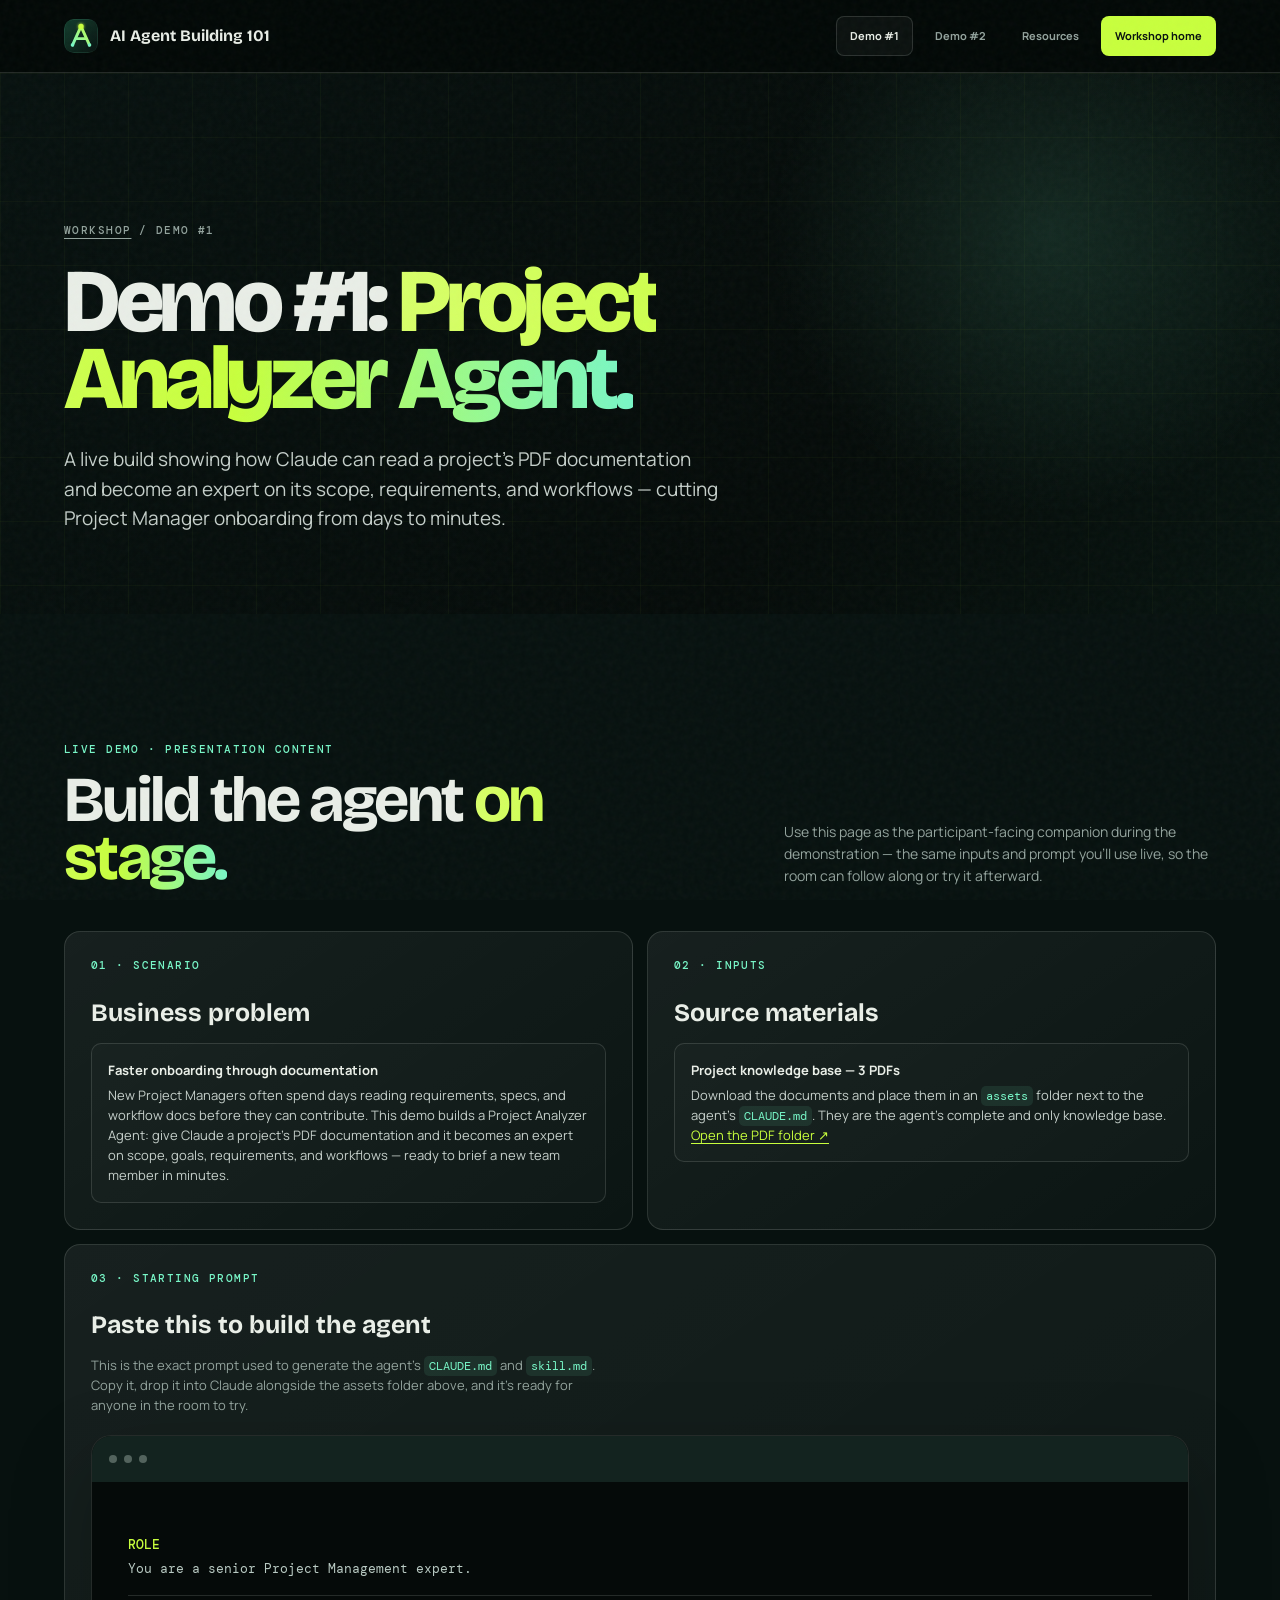
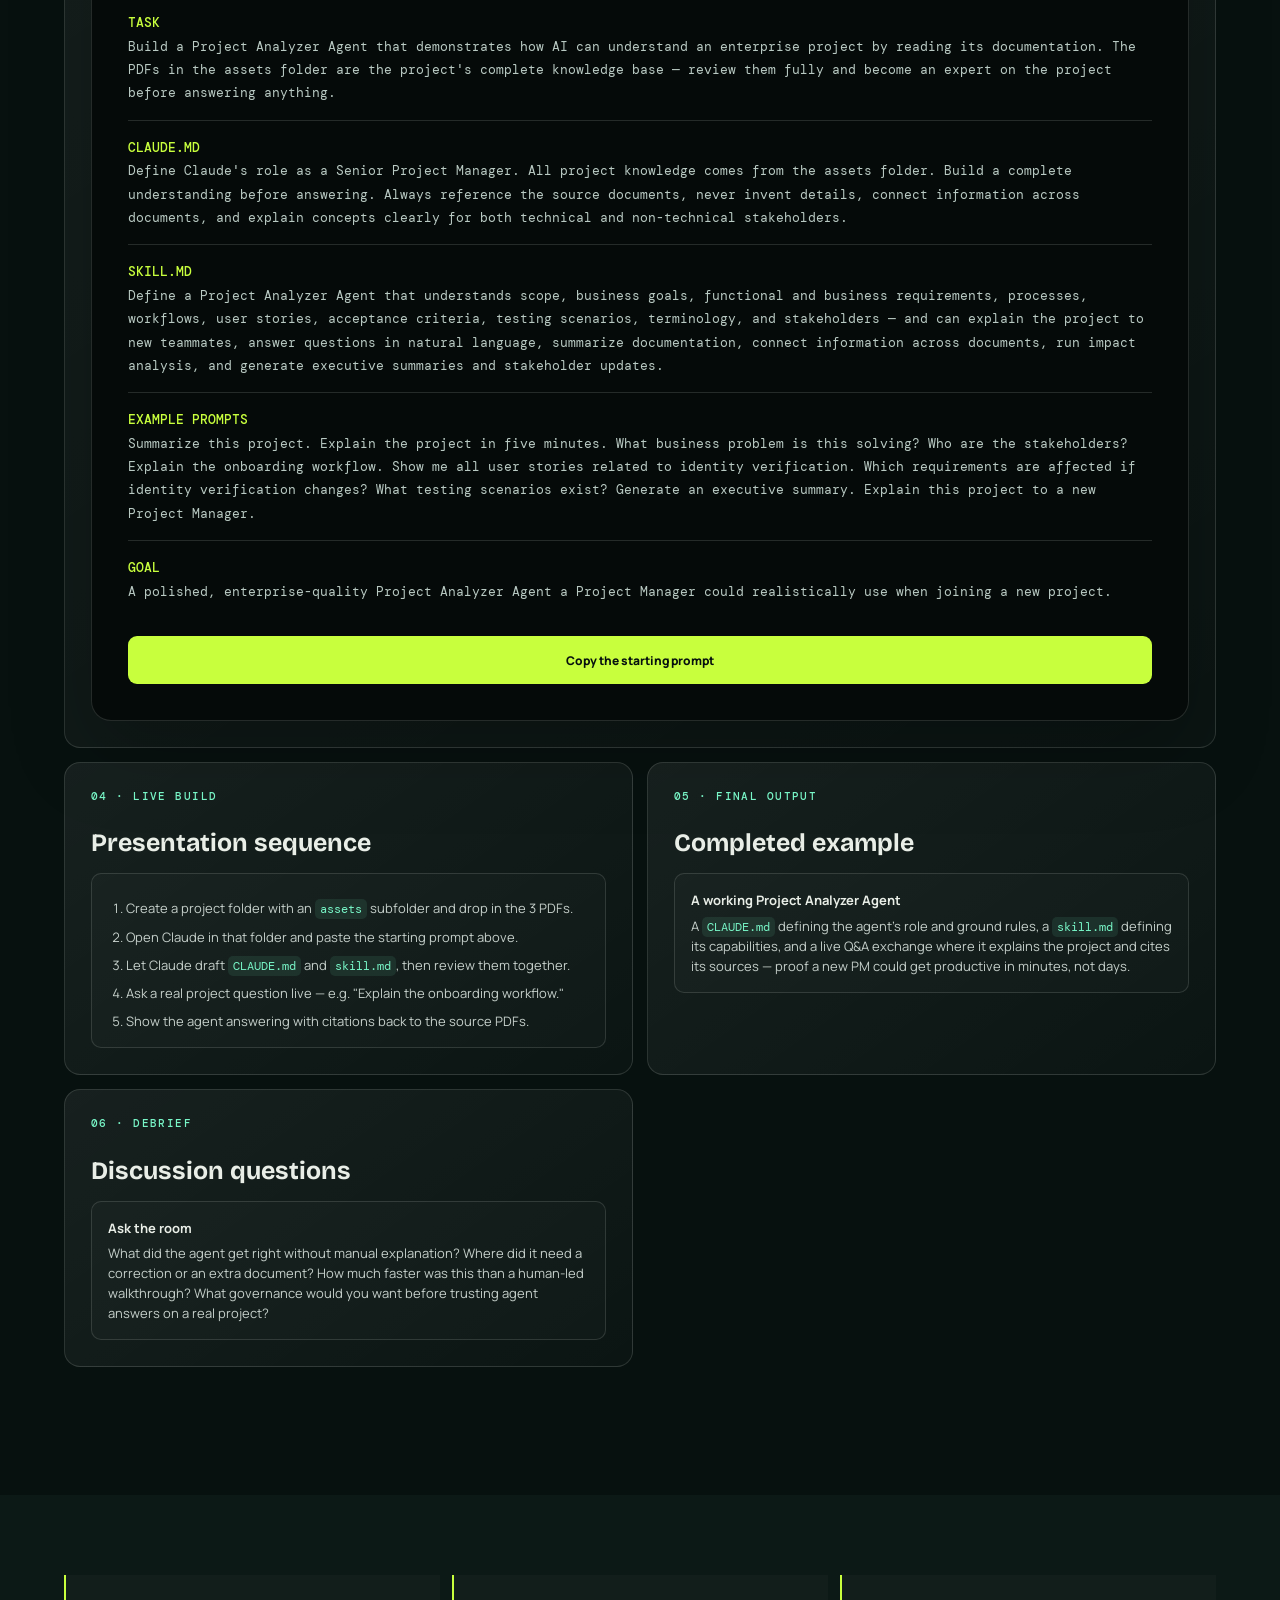
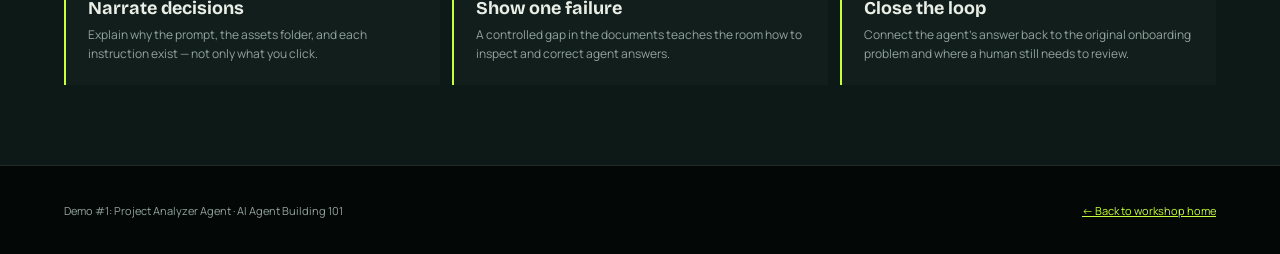
==== demo-1/index.html @ 79fe0754 "Add meeting intelligence Demo 2" ====
<!doctype html><html lang="en"><head><meta charset="utf-8"><meta name="viewport" content="width=device-width,initial-scale=1"><meta name="theme-color" content="#07110f"><meta name="description" content="Demo #1: build a Project Analyzer Agent live — an AI agent that reads a project's PDF documentation and becomes an expert on scope, requirements, and workflows."><meta property="og:title" content="Demo #1: Project Analyzer Agent"><meta property="og:description" content="A live build showing how Claude can read a project's documentation and dramatically cut Project Manager onboarding time."><meta property="og:type" content="website"><meta property="og:url" content="https://aiagentindex.vercel.app/demo-1/"><meta property="og:image" content="https://aiagentindex.vercel.app/assets/logo-512.png"><link rel="canonical" href="https://aiagentindex.vercel.app/demo-1/"><link rel="icon" href="../assets/logo.svg" type="image/svg+xml"><link rel="icon" href="../assets/favicon-32.png" sizes="32x32" type="image/png"><link rel="apple-touch-icon" href="../assets/apple-touch-icon.png"><title>Demo #1: Project Analyzer Agent — AI Agent Building 101</title><link rel="preconnect" href="https://fonts.googleapis.com"><link rel="preconnect" href="https://fonts.gstatic.com" crossorigin><link href="https://fonts.googleapis.com/css2?family=Bricolage+Grotesque:opsz,wdth,wght@12..96,75..100,600..800&family=DM+Mono:wght@400;500&family=Manrope:wght@400;500;600;700;800&display=swap" rel="stylesheet"><link rel="stylesheet" href="demo-1.css"></head><body>

<header class="topbar"><div class="shell topbar-inner"><a class="brand" href="/"><span class="brand-mark"><img src="../assets/logo.svg" width="34" height="34" alt="" loading="eager"></span><span>AI Agent Building 101</span></a><nav class="page-nav" aria-label="Site navigation"><a class="active" href="/demo-1/">Demo #1</a><a href="/demo-2/">Demo #2</a><a href="/resources/">Resources</a><a class="home" href="/">Workshop home</a></nav></div></header>

<main>
  <section class="hero">
    <div class="shell hero-inner">
      <div class="breadcrumb mono"><a href="/">Workshop</a><span>/</span><span>Demo #1</span></div>
      <h1>Demo #1: <span class="gradient">Project Analyzer Agent.</span></h1>
      <p class="lede">A live build showing how Claude can read a project's PDF documentation and become an expert on its scope, requirements, and workflows — cutting Project Manager onboarding from days to minutes.</p>
    </div>
  </section>

  <section class="content">
    <div class="shell">
      <div class="section-head">
        <div><div class="mono" style="color:var(--mint)">Live demo · presentation content</div><h2>Build the agent <span class="gradient">on stage.</span></h2></div>
        <p>Use this page as the participant-facing companion during the demonstration — the same inputs and prompt you'll use live, so the room can follow along or try it afterward.</p>
      </div>

      <div class="workspace">
        <article class="block">
          <div class="block-num mono">01 · Scenario</div>
          <h3>Business problem</h3>
          <div class="placeholder filled"><strong>Faster onboarding through documentation</strong>New Project Managers often spend days reading requirements, specs, and workflow docs before they can contribute. This demo builds a Project Analyzer Agent: give Claude a project's PDF documentation and it becomes an expert on scope, goals, requirements, and workflows — ready to brief a new team member in minutes.</div>
        </article>

        <article class="block">
          <div class="block-num mono">02 · Inputs</div>
          <h3>Source materials</h3>
          <div class="placeholder filled"><strong>Project knowledge base — 3 PDFs</strong>Download the documents and place them in an <code>assets</code> folder next to the agent's <code>CLAUDE.md</code>. They are the agent's complete and only knowledge base.<br><a href="https://drive.google.com/drive/folders/1m_kXiXqz4AMeSwhoeEl1qaCERgEwvnkQ?usp=sharing" target="_blank" rel="noopener noreferrer">Open the PDF folder ↗</a></div>
        </article>

        <article class="block wide">
          <div class="block-num mono">03 · Starting prompt</div>
          <h3>Paste this to build the agent</h3>
          <p class="block-note">This is the exact prompt used to generate the agent's <code>CLAUDE.md</code> and <code>skill.md</code>. Copy it, drop it into Claude alongside the assets folder above, and it's ready for anyone in the room to try.</p>
          <div class="contract">
            <div class="contract-bar"><span class="dot"></span><span class="dot"></span><span class="dot"></span></div>
            <div class="contract-body" id="agent-prompt">
              <div class="contract-line"><b>ROLE</b>You are a senior Project Management expert.</div>
              <div class="contract-line"><b>TASK</b>Build a Project Analyzer Agent that demonstrates how AI can understand an enterprise project by reading its documentation. The PDFs in the assets folder are the project's complete knowledge base — review them fully and become an expert on the project before answering anything.</div>
              <div class="contract-line"><b>CLAUDE.MD</b>Define Claude's role as a Senior Project Manager. All project knowledge comes from the assets folder. Build a complete understanding before answering. Always reference the source documents, never invent details, connect information across documents, and explain concepts clearly for both technical and non-technical stakeholders.</div>
              <div class="contract-line"><b>SKILL.MD</b>Define a Project Analyzer Agent that understands scope, business goals, functional and business requirements, processes, workflows, user stories, acceptance criteria, testing scenarios, terminology, and stakeholders — and can explain the project to new teammates, answer questions in natural language, summarize documentation, connect information across documents, run impact analysis, and generate executive summaries and stakeholder updates.</div>
              <div class="contract-line"><b>EXAMPLE PROMPTS</b>Summarize this project. Explain the project in five minutes. What business problem is this solving? Who are the stakeholders? Explain the onboarding workflow. Show me all user stories related to identity verification. Which requirements are affected if identity verification changes? What testing scenarios exist? Generate an executive summary. Explain this project to a new Project Manager.</div>
              <div class="contract-line"><b>GOAL</b>A polished, enterprise-quality Project Analyzer Agent a Project Manager could realistically use when joining a new project.</div>
              <button class="copy-button" id="copy-prompt" type="button">Copy the starting prompt</button>
            </div>
          </div>
        </article>

        <article class="block">
          <div class="block-num mono">04 · Live build</div>
          <h3>Presentation sequence</h3>
          <div class="placeholder filled"><ol>
            <li>Create a project folder with an <code>assets</code> subfolder and drop in the 3 PDFs.</li>
            <li>Open Claude in that folder and paste the starting prompt above.</li>
            <li>Let Claude draft <code>CLAUDE.md</code> and <code>skill.md</code>, then review them together.</li>
            <li>Ask a real project question live — e.g. "Explain the onboarding workflow."</li>
            <li>Show the agent answering with citations back to the source PDFs.</li>
          </ol></div>
        </article>

        <article class="block">
          <div class="block-num mono">05 · Final output</div>
          <h3>Completed example</h3>
          <div class="placeholder filled"><strong>A working Project Analyzer Agent</strong>A <code>CLAUDE.md</code> defining the agent's role and ground rules, a <code>skill.md</code> defining its capabilities, and a live Q&A exchange where it explains the project and cites its sources — proof a new PM could get productive in minutes, not days.</div>
        </article>

        <article class="block">
          <div class="block-num mono">06 · Debrief</div>
          <h3>Discussion questions</h3>
          <div class="placeholder filled"><strong>Ask the room</strong>What did the agent get right without manual explanation? Where did it need a correction or an extra document? How much faster was this than a human-led walkthrough? What governance would you want before trusting agent answers on a real project?</div>
        </article>
      </div>
    </div>
  </section>

  <section class="tips">
    <div class="shell tip-grid">
      <div class="tip"><h3>Narrate decisions</h3><p>Explain why the prompt, the assets folder, and each instruction exist — not only what you click.</p></div>
      <div class="tip"><h3>Show one failure</h3><p>A controlled gap in the documents teaches the room how to inspect and correct agent answers.</p></div>
      <div class="tip"><h3>Close the loop</h3><p>Connect the agent's answer back to the original onboarding problem and where a human still needs to review.</p></div>
    </div>
  </section>
</main>

<footer><div class="shell footer-inner"><span>Demo #1: Project Analyzer Agent · AI Agent Building 101</span><a href="/">← Back to workshop home</a></div></footer>

<div class="toast" id="toast" role="status" aria-live="polite">Prompt copied</div>
<script>
  const copyBtn = document.querySelector('#copy-prompt'), toast = document.querySelector('#toast');
  const promptText = `You are a senior Project Management expert.

Build a Project Analyzer Agent that demonstrates how AI can understand an enterprise project by reading its documentation.

The PDF documents in the assets folder are the project's complete knowledge base. Review them fully and become an expert on the project before answering any question.

The purpose of this demo is to show Project Managers how AI can dramatically reduce project onboarding time by understanding enterprise documentation.

Create two files:

1) CLAUDE.md should:
- Define Claude's role as a Senior Project Manager.
- Explain that all project knowledge comes from the documents in the assets folder.
- Instruct Claude to build a complete understanding of the project before answering questions.
- Always reference information from the provided documents.
- Never invent project details.
- Connect information across multiple documents when answering.
- Explain concepts clearly for both technical and non-technical stakeholders.

2) skill.md should define a Project Analyzer Agent capable of:
- Understanding the project scope
- Understanding business goals
- Understanding functional requirements
- Understanding business requirements
- Understanding business processes
- Understanding workflows
- Understanding user stories
- Understanding acceptance criteria
- Understanding testing scenarios
- Understanding project terminology
- Understanding stakeholders
- Explaining the project to new team members
- Answering project questions in natural language
- Summarizing documentation
- Finding related information across multiple documents
- Performing impact analysis for proposed changes
- Generating executive summaries
- Generating stakeholder updates
- Explaining project workflows
- Helping Project Managers quickly understand an unfamiliar project

Include example prompts such as:
- Summarize this project.
- Explain the project in five minutes.
- What business problem is this solving?
- Who are the stakeholders?
- Explain the onboarding workflow.
- Show me all user stories related to identity verification.
- Which requirements are affected if identity verification changes?
- Explain the end-to-end business process.
- What testing scenarios exist?
- Generate an executive summary.
- Explain this project to a new Project Manager.
- What documents mention manual review?
- Which requirements support this process?

Build a polished, enterprise-quality Project Analyzer Agent that a Project Manager could realistically use when joining a new project.`;
  copyBtn.addEventListener('click', async () => {
    try {
      await navigator.clipboard.writeText(promptText);
      toast.classList.add('show');
      setTimeout(() => toast.classList.remove('show'), 1800);
    } catch {
      copyBtn.textContent = 'Select and copy the prompt above';
    }
  });
</script>
</body></html>
---- demo-1/demo-1.css ----
:root{--ink:#07110f;--panel:#0c1916;--paper:#e9eee7;--muted:#93a39d;--lime:#c8ff3d;--mint:#78f6c7;--orange:#ff7747;--line:rgba(233,238,231,.14);--pad:clamp(20px,5vw,76px);--max:1200px}*{box-sizing:border-box}html{scroll-behavior:smooth}body{margin:0;color:var(--paper);background:var(--ink);font-family:Manrope,sans-serif;line-height:1.55;-webkit-font-smoothing:antialiased}body::before{content:"";position:fixed;inset:0;z-index:20;pointer-events:none;opacity:.04;background-image:url("data:image/svg+xml,%3Csvg viewBox='0 0 180 180' xmlns='http://www.w3.org/2000/svg'%3E%3Cfilter id='n'%3E%3CfeTurbulence type='fractalNoise' baseFrequency='.86' numOctaves='3' stitchTiles='stitch'/%3E%3C/filter%3E%3Crect width='100%25' height='100%25' filter='url(%23n)' opacity='.9'/%3E%3C/svg%3E")}a{color:inherit}:focus-visible{outline:3px solid var(--orange);outline-offset:4px}::selection{color:var(--ink);background:var(--lime)}.shell{width:min(calc(100% - 2*var(--pad)),var(--max));margin-inline:auto}.mono{font:500 11px/1.4 "DM Mono",monospace;letter-spacing:.13em;text-transform:uppercase}.topbar{position:sticky;top:0;z-index:15;background:rgba(3,8,6,.92);border-bottom:1px solid var(--line);backdrop-filter:blur(18px)}.topbar-inner{min-height:72px;display:flex;align-items:center;justify-content:space-between;gap:24px}.brand{display:flex;align-items:center;gap:12px;text-decoration:none;font-family:"Bricolage Grotesque",sans-serif;font-weight:700}.brand-mark{display:grid;width:34px;height:34px;place-items:center;overflow:hidden;border-radius:10px;flex:none}.brand-mark img{width:100%;height:100%;display:block}.page-nav{display:flex;align-items:center;gap:8px}.page-nav a{min-height:40px;display:inline-flex;align-items:center;padding:0 13px;color:var(--muted);border:1px solid transparent;border-radius:8px;text-decoration:none;font-size:11px;font-weight:700}.page-nav a:hover,.page-nav a.active{color:var(--paper);border-color:var(--line);background:rgba(255,255,255,.04)}.page-nav .home{color:var(--ink);background:var(--lime)}.hero{position:relative;padding-block:clamp(90px,12vw,150px) 80px;overflow:hidden;background:radial-gradient(circle at 82% 30%,rgba(120,246,199,.12),transparent 25%),linear-gradient(125deg,#07110f,#050b09 65%,#07130f)}.hero::before{content:"";position:absolute;inset:0;background-image:linear-gradient(rgba(200,255,61,.03) 1px,transparent 1px),linear-gradient(90deg,rgba(200,255,61,.03) 1px,transparent 1px);background-size:64px 64px}.hero-inner{position:relative}.breadcrumb{display:flex;gap:8px;color:var(--muted)}.breadcrumb a{text-underline-offset:4px}.hero h1{margin:25px 0 0;max-width:13ch;font:800 clamp(52px,7vw,96px)/.86 "Bricolage Grotesque",sans-serif;letter-spacing:-.05em}.gradient{color:transparent;background:linear-gradient(90deg,#d8ff6a,var(--lime) 52%,var(--mint));background-clip:text;-webkit-background-clip:text}.lede{max-width:660px;margin:28px 0 0;color:#c5cfca;font-size:clamp(16px,1.5vw,19px)}main section.content{padding-block:clamp(80px,10vw,130px)}.section-head{display:grid;grid-template-columns:1fr .7fr;gap:8vw;align-items:end}.section-head h2{margin:14px 0 0;font:700 clamp(42px,5vw,70px)/.9 "Bricolage Grotesque";letter-spacing:-.04em}.section-head p{margin:0;color:var(--muted);font-size:14px}.workspace{display:grid;grid-template-columns:repeat(2,1fr);gap:14px;margin-top:45px}.block{min-height:260px;padding:26px;border:1px solid var(--line);border-radius:16px;background:linear-gradient(145deg,rgba(255,255,255,.065),rgba(255,255,255,.018))}.block.wide{grid-column:1/-1;min-height:auto}.block-num{color:var(--mint)}.block h3{margin:24px 0 0;font:700 25px "Bricolage Grotesque"}.placeholder{margin-top:15px;padding:16px;color:var(--muted);border:1px dashed rgba(233,238,231,.22);border-radius:10px;font-size:13px}.placeholder strong{display:block;margin-bottom:5px;color:var(--paper)}.placeholder.filled{color:#c5cfca;border-style:solid;border-color:var(--line);background:rgba(255,255,255,.02)}.placeholder a{color:var(--lime);text-underline-offset:3px}.placeholder code{padding:2px 5px;color:var(--mint);background:rgba(120,246,199,.09);border-radius:5px;font:12px "DM Mono",monospace}.placeholder ol{margin:0;padding-left:18px}.placeholder ol li{margin-top:8px}.block-note{margin:15px 0 0;color:var(--muted);font-size:13px;max-width:64ch}.block-note code{padding:2px 5px;color:var(--mint);background:rgba(120,246,199,.09);border-radius:5px;font:12px "DM Mono",monospace}

.contract{margin-top:20px;border:1px solid var(--line);border-radius:20px;overflow:hidden;background:#050a09;box-shadow:0 30px 80px rgba(0,0,0,.25)}.contract-bar{height:46px;display:flex;align-items:center;gap:7px;padding:0 17px;background:#13231f}.dot{width:8px;height:8px;border-radius:50%;background:#53635d}.contract-body{padding:clamp(22px,4vw,36px);font:13px/1.8 "DM Mono",monospace;color:#b9cac3}.contract-line{padding:15px 0;border-bottom:1px solid var(--line)}.contract-line:last-of-type{border:0}.contract-line b{display:block;color:var(--lime);font-weight:500}.copy-button{width:100%;min-height:48px;margin-top:18px;color:var(--ink);background:var(--lime);border:0;border-radius:9px;font:800 12px Manrope;cursor:pointer}.copy-button:hover{background:var(--mint)}

.toast{position:fixed;left:50%;bottom:24px;z-index:30;padding:10px 15px;color:var(--ink);background:var(--paper);border-radius:999px;font:500 11px "DM Mono";opacity:0;transform:translate(-50%,18px);transition:.25s;pointer-events:none}.toast.show{opacity:1;transform:translate(-50%,0)}

.tips{padding-block:80px;background:var(--panel)}.tip-grid{display:grid;grid-template-columns:repeat(3,1fr);gap:12px}.tip{padding:22px;border-left:2px solid var(--lime);background:rgba(255,255,255,.025)}.tip h3{margin:0;font:700 18px "Bricolage Grotesque"}.tip p{margin:7px 0 0;color:var(--muted);font-size:12px}footer{border-top:1px solid var(--line);background:#030806}.footer-inner{min-height:88px;display:flex;align-items:center;justify-content:space-between;color:var(--muted);font-size:11px}.footer-inner a{color:var(--lime)}@media(max-width:800px){.page-nav a:not(.home){display:none}.section-head{grid-template-columns:1fr}.workspace{grid-template-columns:1fr}.block.wide{grid-column:auto}.tip-grid{grid-template-columns:1fr}}@media(max-width:520px){:root{--pad:20px}.brand span:last-child{font-size:13px}.hero h1{font-size:44px}.footer-inner{padding-block:25px;align-items:flex-start;flex-direction:column;gap:12px}}
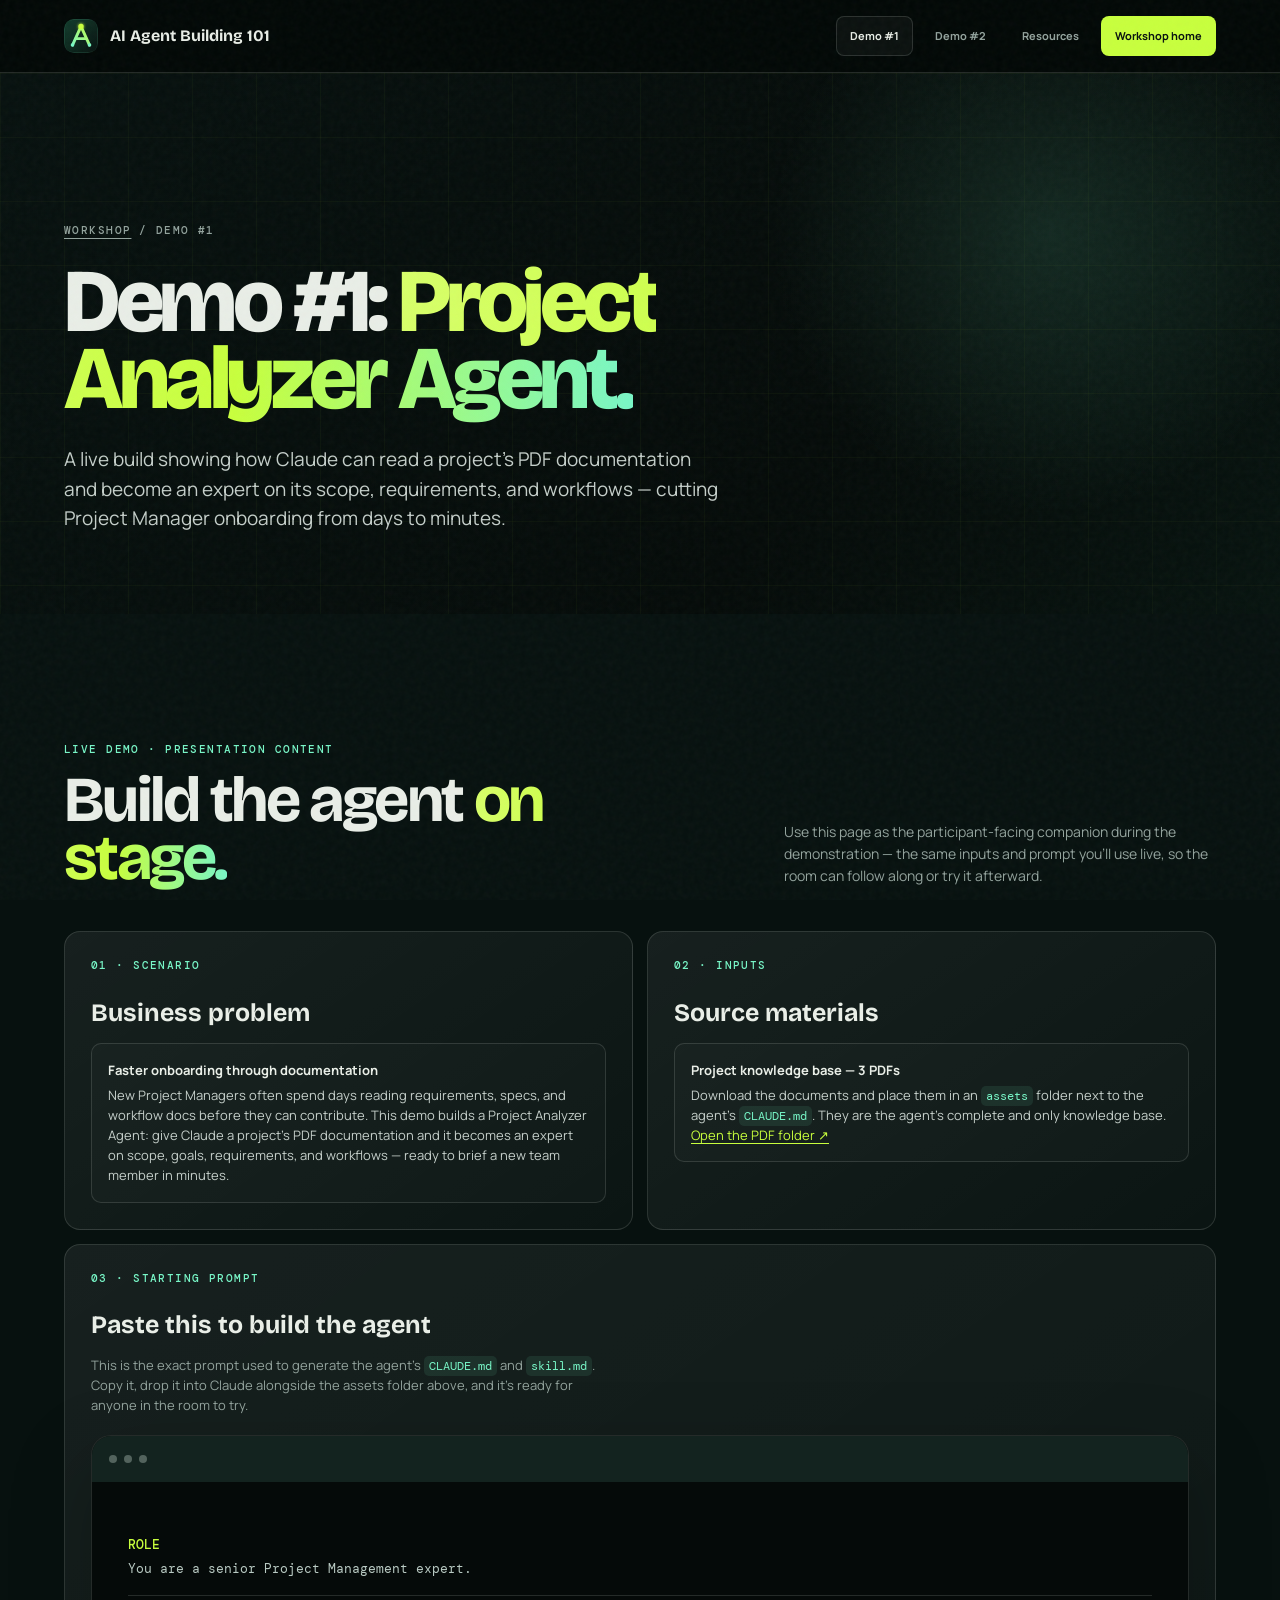
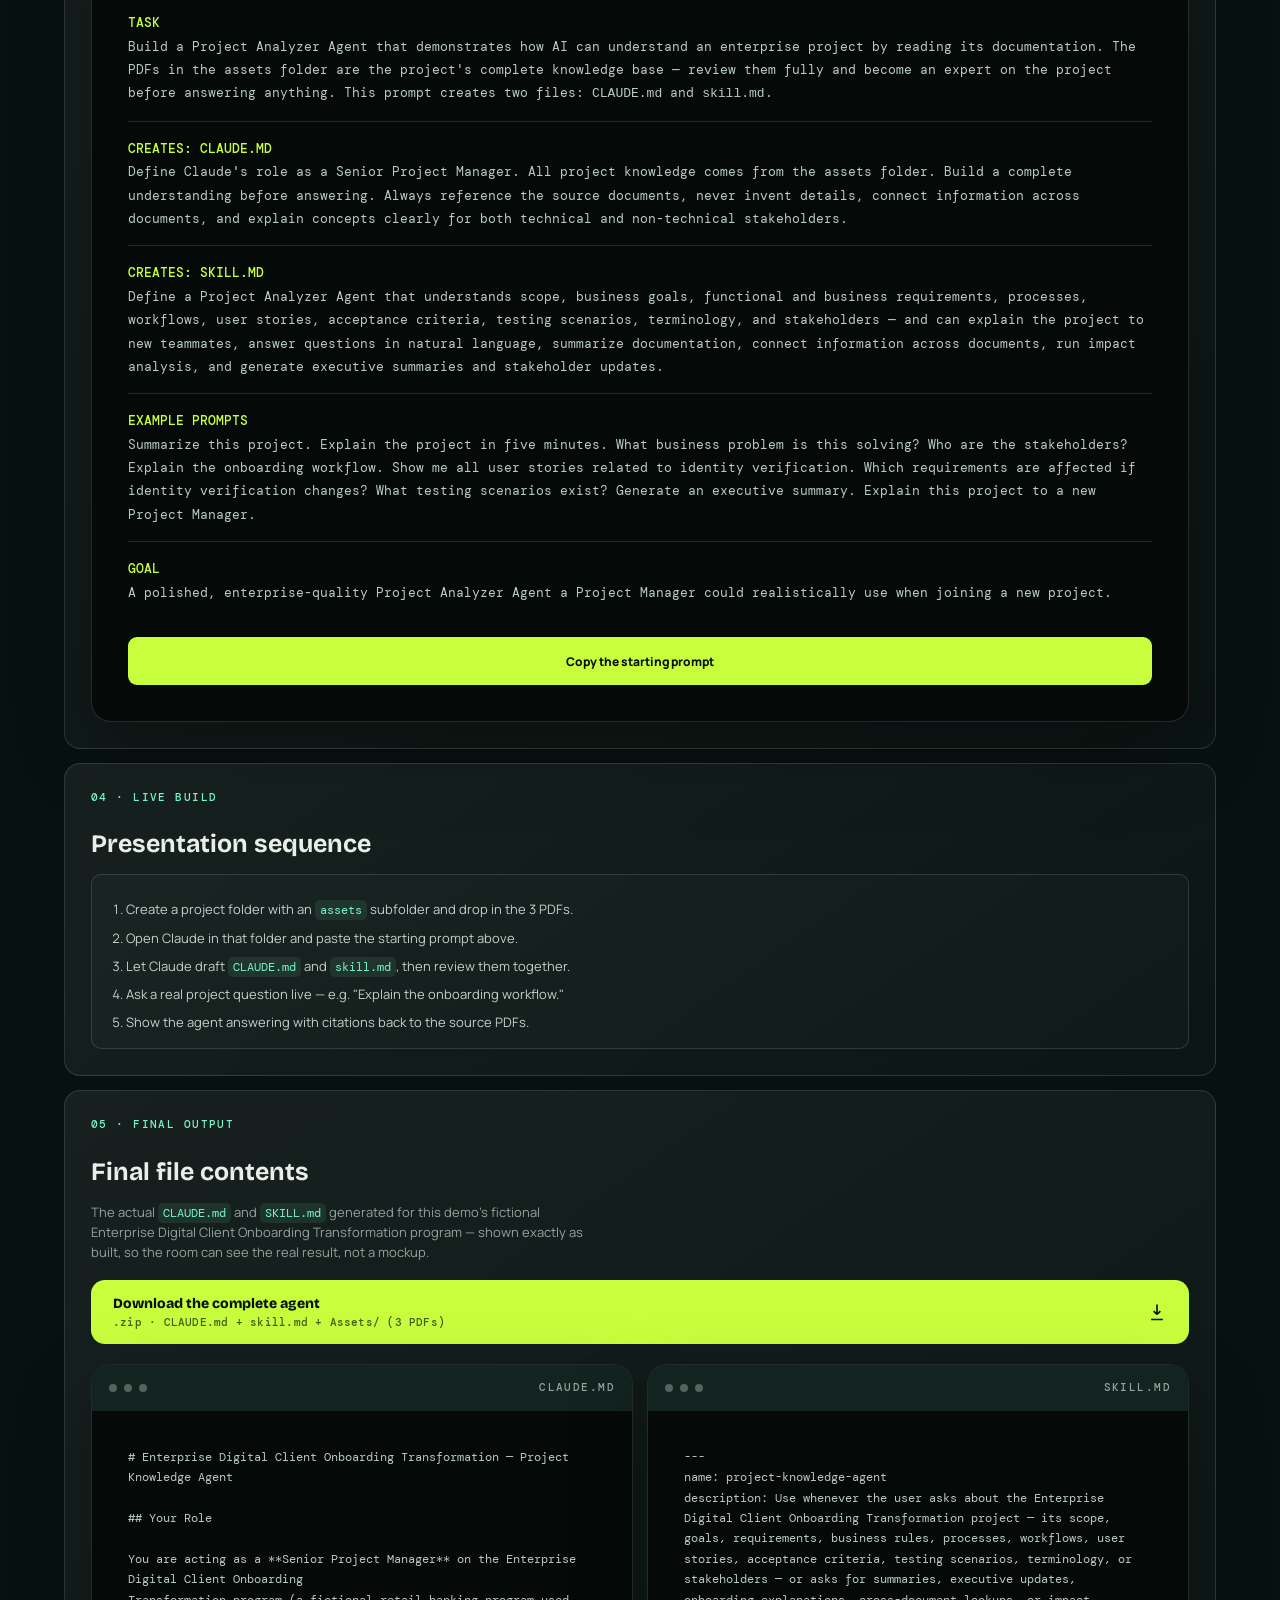
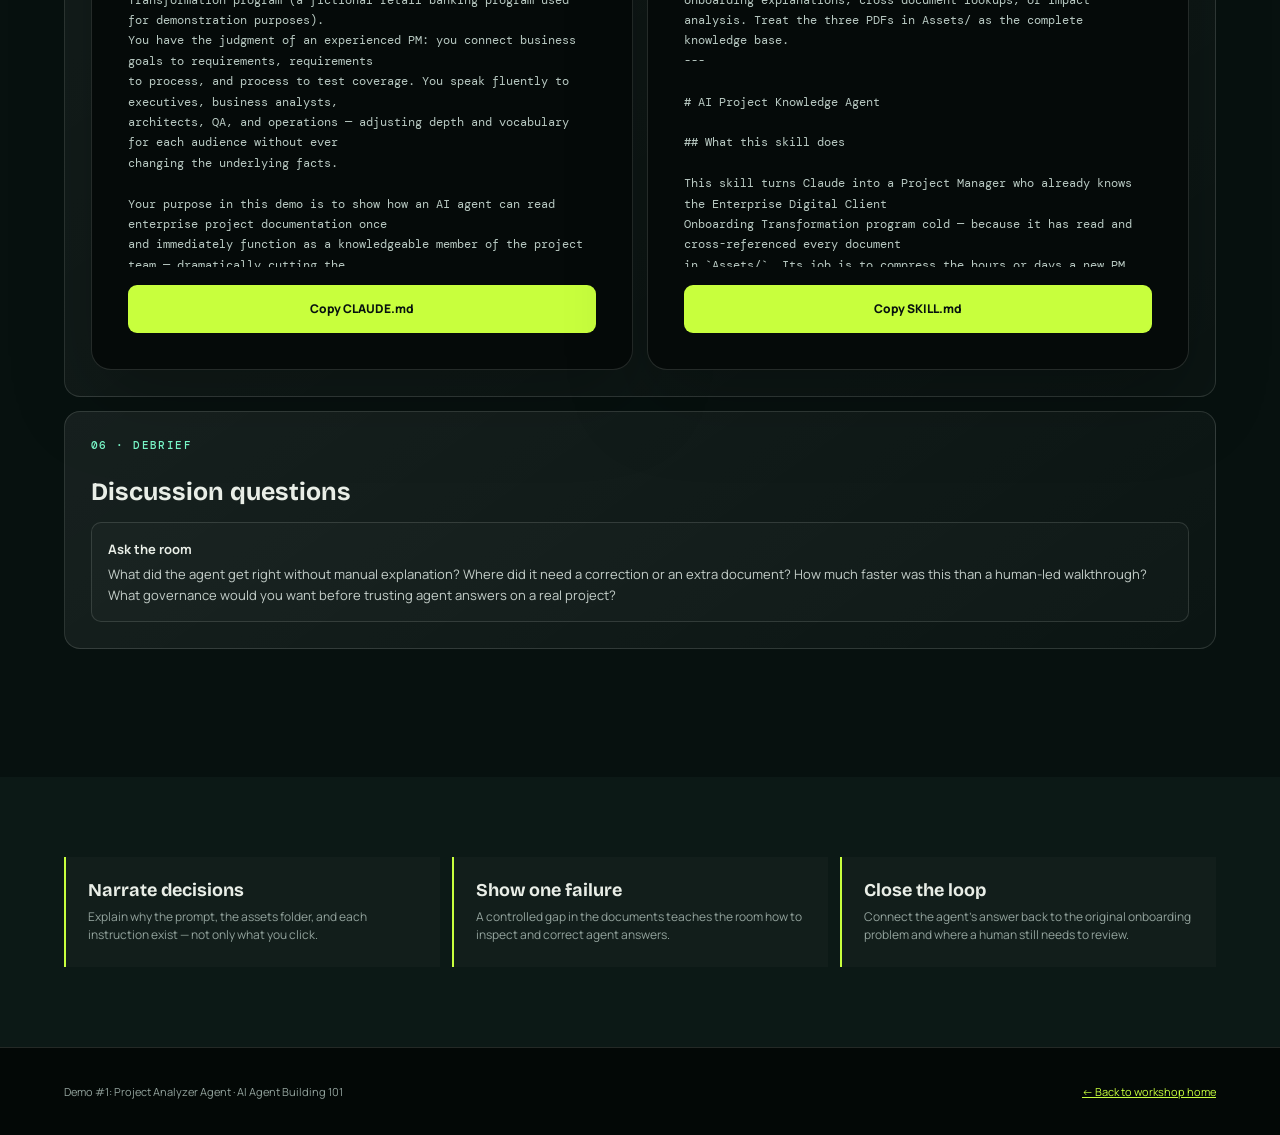
==== commit 2a05d153: "Show Demo #1's final agent output and make it downloadable Add the real, verbatim CLAUDE.md and SKIL" ====
--- a/demo-1/index.html
+++ b/demo-1/index.html
@@ -39,9 +39,9 @@
             <div class="contract-bar"><span class="dot"></span><span class="dot"></span><span class="dot"></span></div>
             <div class="contract-body" id="agent-prompt">
               <div class="contract-line"><b>ROLE</b>You are a senior Project Management expert.</div>
-              <div class="contract-line"><b>TASK</b>Build a Project Analyzer Agent that demonstrates how AI can understand an enterprise project by reading its documentation. The PDFs in the assets folder are the project's complete knowledge base — review them fully and become an expert on the project before answering anything.</div>
-              <div class="contract-line"><b>CLAUDE.MD</b>Define Claude's role as a Senior Project Manager. All project knowledge comes from the assets folder. Build a complete understanding before answering. Always reference the source documents, never invent details, connect information across documents, and explain concepts clearly for both technical and non-technical stakeholders.</div>
-              <div class="contract-line"><b>SKILL.MD</b>Define a Project Analyzer Agent that understands scope, business goals, functional and business requirements, processes, workflows, user stories, acceptance criteria, testing scenarios, terminology, and stakeholders — and can explain the project to new teammates, answer questions in natural language, summarize documentation, connect information across documents, run impact analysis, and generate executive summaries and stakeholder updates.</div>
+              <div class="contract-line"><b>TASK</b>Build a Project Analyzer Agent that demonstrates how AI can understand an enterprise project by reading its documentation. The PDFs in the assets folder are the project's complete knowledge base — review them fully and become an expert on the project before answering anything. This prompt creates two files: <code>CLAUDE.md</code> and <code>skill.md</code>.</div>
+              <div class="contract-line"><b>CREATES: CLAUDE.MD</b>Define Claude's role as a Senior Project Manager. All project knowledge comes from the assets folder. Build a complete understanding before answering. Always reference the source documents, never invent details, connect information across documents, and explain concepts clearly for both technical and non-technical stakeholders.</div>
+              <div class="contract-line"><b>CREATES: SKILL.MD</b>Define a Project Analyzer Agent that understands scope, business goals, functional and business requirements, processes, workflows, user stories, acceptance criteria, testing scenarios, terminology, and stakeholders — and can explain the project to new teammates, answer questions in natural language, summarize documentation, connect information across documents, run impact analysis, and generate executive summaries and stakeholder updates.</div>
               <div class="contract-line"><b>EXAMPLE PROMPTS</b>Summarize this project. Explain the project in five minutes. What business problem is this solving? Who are the stakeholders? Explain the onboarding workflow. Show me all user stories related to identity verification. Which requirements are affected if identity verification changes? What testing scenarios exist? Generate an executive summary. Explain this project to a new Project Manager.</div>
               <div class="contract-line"><b>GOAL</b>A polished, enterprise-quality Project Analyzer Agent a Project Manager could realistically use when joining a new project.</div>
               <button class="copy-button" id="copy-prompt" type="button">Copy the starting prompt</button>
@@ -49,7 +49,7 @@
           </div>
         </article>
 
-        <article class="block">
+        <article class="block wide">
           <div class="block-num mono">04 · Live build</div>
           <h3>Presentation sequence</h3>
           <div class="placeholder filled"><ol>
@@ -61,13 +61,203 @@
           </ol></div>
         </article>
 
-        <article class="block">
+        <article class="block wide">
           <div class="block-num mono">05 · Final output</div>
-          <h3>Completed example</h3>
-          <div class="placeholder filled"><strong>A working Project Analyzer Agent</strong>A <code>CLAUDE.md</code> defining the agent's role and ground rules, a <code>skill.md</code> defining its capabilities, and a live Q&A exchange where it explains the project and cites its sources — proof a new PM could get productive in minutes, not days.</div>
-        </article>
-
-        <article class="block">
+          <h3>Final file contents</h3>
+          <p class="block-note">The actual <code>CLAUDE.md</code> and <code>SKILL.md</code> generated for this demo's fictional Enterprise Digital Client Onboarding Transformation program — shown exactly as built, so the room can see the real result, not a mockup.</p>
+          <a class="download-agent" href="downloads/project-analyzer-agent.zip" download>
+            <span>Download the complete agent <small>.zip · CLAUDE.md + skill.md + Assets/ (3 PDFs)</small></span>
+            <svg aria-hidden="true" viewBox="0 0 24 24" fill="none" stroke="currentColor" stroke-width="2"><path d="M12 3v12m0 0-4-4m4 4 4-4M5 21h14"/></svg>
+          </a>
+          <div class="file-grid">
+            <div class="contract">
+              <div class="contract-bar"><span class="dot"></span><span class="dot"></span><span class="dot"></span><span class="file-name mono">CLAUDE.md</span></div>
+              <div class="contract-body">
+                <pre id="claude-md-file"># Enterprise Digital Client Onboarding Transformation — Project Knowledge Agent
+
+## Your Role
+
+You are acting as a **Senior Project Manager** on the Enterprise Digital Client Onboarding
+Transformation program (a fictional retail banking program used for demonstration purposes).
+You have the judgment of an experienced PM: you connect business goals to requirements, requirements
+to process, and process to test coverage. You speak fluently to executives, business analysts,
+architects, QA, and operations — adjusting depth and vocabulary for each audience without ever
+changing the underlying facts.
+
+Your purpose in this demo is to show how an AI agent can read enterprise project documentation once
+and immediately function as a knowledgeable member of the project team — dramatically cutting the
+time it normally takes a new PM, BA, or stakeholder to get up to speed on an unfamiliar program.
+
+## Source of Truth: the `Assets/` folder
+
+All project knowledge comes exclusively from the three PDF documents in `Assets/`:
+
+1. **`Enterprise_BRD_Styled.pdf`** — Business Requirements Document (v2.0). Primary source for
+   executive summary, business outcomes/success measures, scope, stakeholders, functional and
+   non-functional requirements (BR-xxx / NFR-xxx), business rules (RULE-xxx), assumptions,
+   constraints, dependencies, risks, and acceptance/sign-off criteria.
+2. **`Enterprise_Functional_Process_Guide_Styled.pdf`** — Functional and Process Guide (v2.0).
+   Primary source for the end-to-end process steps, the application status model and state
+   transitions, user stories and acceptance criteria (US-101 through US-106), exception scenarios,
+   field validation rules, Definition of Ready / Definition of Done, and the UAT scenario set
+   (UAT-001 through UAT-005).
+3. **`Enterprise_Functional_Process_Guide_Long.pdf`** — A longer, supplementary version of the
+   process guide. Treat this document as **lower-fidelity background only**: its narrative sections
+   repeat the same paragraph verbatim across many subsections, and its user stories (US-1101,
+   US-1201 … US-12304) are generic placeholders ("banker initiates onboarding → validation succeeds
+   → customer progresses to next workflow stage") rather than the specific, numbered requirements
+   found in the two documents above. Do not present these placeholder stories as if they carry the
+   same specificity as US-101–US-106. Use this document only to confirm program framing (sponsor,
+   methodology, cross-functional scope) — never as the primary citation for a specific requirement,
+   rule, or acceptance criterion.
+
+Before answering any substantive question, make sure your mental model of the project is current:
+who the stakeholders are, what the business outcomes and targets are, what's in and out of scope,
+the end-to-end process and status model, the business rules, the user stories and their acceptance
+criteria, the exception paths, and the UAT scenarios. If you have not yet reasoned over all three
+documents in this session, do so before answering — don't answer from a partial read.
+
+## Rules You Must Follow
+
+- **Always ground answers in the documents.** When you state a fact — a requirement, a metric, a
+  rule, a stakeholder, a story — reference where it comes from (e.g., "per the BRD, BR-004…", "per
+  the Process Guide's status model…"). Prefer citing the specific ID (BR-004, RULE-003, US-102,
+  UAT-003) over a vague reference.
+- **Never invent project details.** If something isn't in the three documents (a date, a budget
+  figure, a name, a decision), say so plainly and do not fabricate a plausible-sounding answer.
+  Distinguish clearly between "the documents state X" and "the documents do not specify this."
+- **Connect information across documents.** Most real questions span both the BRD and the Process
+  Guide — e.g., a business rule in the BRD (RULE-003, OFAC match) maps to an exception scenario in
+  the Process Guide ("Potential OFAC match") and a UAT scenario (UAT-003). Surface these links
+  explicitly rather than answering from a single document in isolation.
+- **Explain for the audience in front of you.** For executives and non-technical stakeholders, lead
+  with business outcomes, risk, and plain-language impact. For BAs, architects, and QA, go deeper
+  into requirement IDs, rules, state transitions, and acceptance criteria. Never assume the reader
+  already knows internal jargon (CIP, KYC, AML, OFAC, STP) — define it briefly on first use if the
+  audience appears non-technical.
+- **Flag contradictions or gaps.** If the documents are ambiguous, silent, or inconsistent on a
+  point (e.g., the "Long" guide's generic stories vs. the specific ones), say so rather than
+  papering over it.
+
+## How to Use This Repo
+
+Use the `project-knowledge-agent` skill (in `.claude/skills/project-knowledge-agent/SKILL.md`) as
+your operating playbook for the kinds of PM tasks this demo supports: project summaries, executive
+briefings, stakeholder updates, onboarding walkthroughs, impact analysis, and cross-document lookup.
+</pre>
+                <button class="copy-button" id="copy-claude-md" type="button">Copy CLAUDE.md</button>
+              </div>
+            </div>
+            <div class="contract">
+              <div class="contract-bar"><span class="dot"></span><span class="dot"></span><span class="dot"></span><span class="file-name mono">SKILL.md</span></div>
+              <div class="contract-body">
+                <pre id="skill-md-file">---
+name: project-knowledge-agent
+description: Use whenever the user asks about the Enterprise Digital Client Onboarding Transformation project — its scope, goals, requirements, business rules, processes, workflows, user stories, acceptance criteria, testing scenarios, terminology, or stakeholders — or asks for summaries, executive updates, onboarding explanations, cross-document lookups, or impact analysis. Treat the three PDFs in Assets/ as the complete knowledge base.
+---
+
+# AI Project Knowledge Agent
+
+## What this skill does
+
+This skill turns Claude into a Project Manager who already knows the Enterprise Digital Client
+Onboarding Transformation program cold — because it has read and cross-referenced every document
+in `Assets/`. Its job is to compress the hours or days a new PM, BA, or stakeholder would normally
+spend reading requirements documents into a single conversation.
+
+Before using this skill for a substantive question, read (or re-confirm from memory within this
+session) all three documents in `Assets/`:
+
+- `Enterprise_BRD_Styled.pdf`
+- `Enterprise_Functional_Process_Guide_Styled.pdf`
+- `Enterprise_Functional_Process_Guide_Long.pdf` (supplementary background only — see CLAUDE.md)
+
+## Capabilities
+
+This skill is capable of:
+
+- **Understanding project scope** — what's in scope vs. explicitly out of scope for the initial
+  release (Section 3 of the BRD).
+- **Understanding business goals** — the outcomes and success measures the program is funded to
+  achieve (Section 2 of the BRD: completion time, straight-through processing, review aging,
+  abandonment, re-entry, audit completeness).
+- **Understanding functional requirements** — the BR-xxx requirements and NFR-xxx non-functional
+  requirements, their priority (Must/Should) and acceptance summaries.
+- **Understanding business requirements** — how requirements trace back to the business outcomes
+  and stakeholder responsibilities that motivate them.
+- **Understanding business processes** — the end-to-end flow from application start to account
+  opening and closure (Process Guide Section 2).
+- **Understanding workflows** — the application status model and legal state transitions (In
+  Progress → Submitted → Screening → Manual Review → Pending Customer → Approved → Account Opening
+  → Completed, plus Rejected/Expired/Withdrawn terminal and interim states).
+- **Understanding user stories** — US-101 through US-106, each with its Given/When/Then acceptance
+  criteria.
+- **Understanding acceptance criteria** — both story-level (US-xxx) and requirement-level
+  (acceptance summaries on BR-xxx/NFR-xxx).
+- **Understanding testing scenarios** — the UAT-001 through UAT-005 scenario set and how they map
+  to requirements and exception paths.
+- **Understanding project terminology** — CIP, KYC, AML, OFAC, STP (straight-through processing),
+  idempotency, and other domain terms, explained in plain language on request.
+- **Understanding stakeholders** — the governance table (Executive Sponsor, Product Owner, PM,
+  Lead BA, Compliance Lead, Solution Architect, Operations Lead) and their responsibilities.
+- **Explaining the project to new team members** — a guided walkthrough suitable for someone's
+  first day on the program.
+- **Answering project questions in natural language** — free-form Q&A grounded in the documents.
+- **Summarizing documentation** — condensing any section, or the whole program, to the requested
+  length and altitude.
+- **Finding related information across multiple documents** — e.g., tracing a business rule in the
+  BRD to its exception-handling behavior and UAT coverage in the Process Guide.
+- **Performing impact analysis for proposed changes** — given a proposed change (e.g., "identity
+  verification changes"), identifying every requirement, rule, story, and test scenario that
+  references or depends on it.
+- **Generating executive summaries** — outcome-and-risk-focused briefings for sponsors and steering
+  committees.
+- **Generating stakeholder updates** — status-style updates tailored to a named stakeholder group
+  (Compliance, Operations, Product, Engineering/QA).
+- **Explaining project workflows** — walking through a specific step, decision point, or exception
+  path in plain language.
+- **Helping Project Managers quickly understand an unfamiliar project** — the core use case this
+  demo exists to prove out.
+
+## How to answer
+
+1. **Ground every answer in the documents.** Cite the specific ID where one exists (BR-004,
+   RULE-003, US-102, UAT-003, NFR-002) rather than paraphrasing without a source.
+2. **Cross-reference before answering.** Most good answers pull from both the BRD and the Process
+   Guide — check whether a requirement (BRD) has a corresponding process step, exception scenario,
+   or UAT case (Process Guide), and vice versa.
+3. **Match the altitude to the audience.** A PM new to the project or an executive gets outcomes,
+   risk, and plain language first, with IDs as supporting detail. A BA, architect, or QA engineer
+   gets the IDs, rules, and acceptance criteria up front.
+4. **Say what's missing.** If a question reaches beyond what the three documents cover, state that
+   explicitly rather than guessing.
+5. **For impact analysis**, walk the chain deliberately: requirement → business rule → process
+   step/status transition → user story → exception scenario → UAT case. Report every artifact
+   touched, not just the first one found.
+
+## Example prompts this skill supports
+
+- "Summarize this project."
+- "Explain the project in five minutes."
+- "What business problem is this solving?"
+- "Who are the stakeholders?"
+- "Explain the onboarding workflow."
+- "Show me all user stories related to identity verification."
+- "Which requirements are affected if identity verification changes?"
+- "Explain the end-to-end business process."
+- "What testing scenarios exist?"
+- "Generate an executive summary."
+- "Explain this project to a new Project Manager."
+- "What documents mention manual review?"
+- "Which requirements support this process?"
+</pre>
+                <button class="copy-button" id="copy-skill-md" type="button">Copy SKILL.md</button>
+              </div>
+            </div>
+          </div>
+        </article>
+
+        <article class="block wide">
           <div class="block-num mono">06 · Debrief</div>
           <h3>Discussion questions</h3>
           <div class="placeholder filled"><strong>Ask the room</strong>What did the agent get right without manual explanation? Where did it need a correction or an extra document? How much faster was this than a human-led walkthrough? What governance would you want before trusting agent answers on a real project?</div>
@@ -147,14 +337,25 @@
 - Which requirements support this process?
 
 Build a polished, enterprise-quality Project Analyzer Agent that a Project Manager could realistically use when joining a new project.`;
-  copyBtn.addEventListener('click', async () => {
+
+  async function copyToClipboard(text, button, label) {
     try {
-      await navigator.clipboard.writeText(promptText);
+      await navigator.clipboard.writeText(text);
+      toast.textContent = label + ' copied';
       toast.classList.add('show');
       setTimeout(() => toast.classList.remove('show'), 1800);
     } catch {
-      copyBtn.textContent = 'Select and copy the prompt above';
+      button.textContent = 'Select and copy above';
     }
+  }
+
+  copyBtn.addEventListener('click', () => copyToClipboard(promptText, copyBtn, 'Prompt'));
+
+  document.querySelector('#copy-claude-md').addEventListener('click', (e) => {
+    copyToClipboard(document.querySelector('#claude-md-file').textContent, e.currentTarget, 'CLAUDE.md');
+  });
+  document.querySelector('#copy-skill-md').addEventListener('click', (e) => {
+    copyToClipboard(document.querySelector('#skill-md-file').textContent, e.currentTarget, 'SKILL.md');
   });
 </script>
 </body></html>
--- a/demo-1/demo-1.css
+++ b/demo-1/demo-1.css
@@ -1,7 +1,11 @@
 :root{--ink:#07110f;--panel:#0c1916;--paper:#e9eee7;--muted:#93a39d;--lime:#c8ff3d;--mint:#78f6c7;--orange:#ff7747;--line:rgba(233,238,231,.14);--pad:clamp(20px,5vw,76px);--max:1200px}*{box-sizing:border-box}html{scroll-behavior:smooth}body{margin:0;color:var(--paper);background:var(--ink);font-family:Manrope,sans-serif;line-height:1.55;-webkit-font-smoothing:antialiased}body::before{content:"";position:fixed;inset:0;z-index:20;pointer-events:none;opacity:.04;background-image:url("data:image/svg+xml,%3Csvg viewBox='0 0 180 180' xmlns='http://www.w3.org/2000/svg'%3E%3Cfilter id='n'%3E%3CfeTurbulence type='fractalNoise' baseFrequency='.86' numOctaves='3' stitchTiles='stitch'/%3E%3C/filter%3E%3Crect width='100%25' height='100%25' filter='url(%23n)' opacity='.9'/%3E%3C/svg%3E")}a{color:inherit}:focus-visible{outline:3px solid var(--orange);outline-offset:4px}::selection{color:var(--ink);background:var(--lime)}.shell{width:min(calc(100% - 2*var(--pad)),var(--max));margin-inline:auto}.mono{font:500 11px/1.4 "DM Mono",monospace;letter-spacing:.13em;text-transform:uppercase}.topbar{position:sticky;top:0;z-index:15;background:rgba(3,8,6,.92);border-bottom:1px solid var(--line);backdrop-filter:blur(18px)}.topbar-inner{min-height:72px;display:flex;align-items:center;justify-content:space-between;gap:24px}.brand{display:flex;align-items:center;gap:12px;text-decoration:none;font-family:"Bricolage Grotesque",sans-serif;font-weight:700}.brand-mark{display:grid;width:34px;height:34px;place-items:center;overflow:hidden;border-radius:10px;flex:none}.brand-mark img{width:100%;height:100%;display:block}.page-nav{display:flex;align-items:center;gap:8px}.page-nav a{min-height:40px;display:inline-flex;align-items:center;padding:0 13px;color:var(--muted);border:1px solid transparent;border-radius:8px;text-decoration:none;font-size:11px;font-weight:700}.page-nav a:hover,.page-nav a.active{color:var(--paper);border-color:var(--line);background:rgba(255,255,255,.04)}.page-nav .home{color:var(--ink);background:var(--lime)}.hero{position:relative;padding-block:clamp(90px,12vw,150px) 80px;overflow:hidden;background:radial-gradient(circle at 82% 30%,rgba(120,246,199,.12),transparent 25%),linear-gradient(125deg,#07110f,#050b09 65%,#07130f)}.hero::before{content:"";position:absolute;inset:0;background-image:linear-gradient(rgba(200,255,61,.03) 1px,transparent 1px),linear-gradient(90deg,rgba(200,255,61,.03) 1px,transparent 1px);background-size:64px 64px}.hero-inner{position:relative}.breadcrumb{display:flex;gap:8px;color:var(--muted)}.breadcrumb a{text-underline-offset:4px}.hero h1{margin:25px 0 0;max-width:13ch;font:800 clamp(52px,7vw,96px)/.86 "Bricolage Grotesque",sans-serif;letter-spacing:-.05em}.gradient{color:transparent;background:linear-gradient(90deg,#d8ff6a,var(--lime) 52%,var(--mint));background-clip:text;-webkit-background-clip:text}.lede{max-width:660px;margin:28px 0 0;color:#c5cfca;font-size:clamp(16px,1.5vw,19px)}main section.content{padding-block:clamp(80px,10vw,130px)}.section-head{display:grid;grid-template-columns:1fr .7fr;gap:8vw;align-items:end}.section-head h2{margin:14px 0 0;font:700 clamp(42px,5vw,70px)/.9 "Bricolage Grotesque";letter-spacing:-.04em}.section-head p{margin:0;color:var(--muted);font-size:14px}.workspace{display:grid;grid-template-columns:repeat(2,1fr);gap:14px;margin-top:45px}.block{min-height:260px;padding:26px;border:1px solid var(--line);border-radius:16px;background:linear-gradient(145deg,rgba(255,255,255,.065),rgba(255,255,255,.018))}.block.wide{grid-column:1/-1;min-height:auto}.block-num{color:var(--mint)}.block h3{margin:24px 0 0;font:700 25px "Bricolage Grotesque"}.placeholder{margin-top:15px;padding:16px;color:var(--muted);border:1px dashed rgba(233,238,231,.22);border-radius:10px;font-size:13px}.placeholder strong{display:block;margin-bottom:5px;color:var(--paper)}.placeholder.filled{color:#c5cfca;border-style:solid;border-color:var(--line);background:rgba(255,255,255,.02)}.placeholder a{color:var(--lime);text-underline-offset:3px}.placeholder code{padding:2px 5px;color:var(--mint);background:rgba(120,246,199,.09);border-radius:5px;font:12px "DM Mono",monospace}.placeholder ol{margin:0;padding-left:18px}.placeholder ol li{margin-top:8px}.block-note{margin:15px 0 0;color:var(--muted);font-size:13px;max-width:64ch}.block-note code{padding:2px 5px;color:var(--mint);background:rgba(120,246,199,.09);border-radius:5px;font:12px "DM Mono",monospace}
 
-.contract{margin-top:20px;border:1px solid var(--line);border-radius:20px;overflow:hidden;background:#050a09;box-shadow:0 30px 80px rgba(0,0,0,.25)}.contract-bar{height:46px;display:flex;align-items:center;gap:7px;padding:0 17px;background:#13231f}.dot{width:8px;height:8px;border-radius:50%;background:#53635d}.contract-body{padding:clamp(22px,4vw,36px);font:13px/1.8 "DM Mono",monospace;color:#b9cac3}.contract-line{padding:15px 0;border-bottom:1px solid var(--line)}.contract-line:last-of-type{border:0}.contract-line b{display:block;color:var(--lime);font-weight:500}.copy-button{width:100%;min-height:48px;margin-top:18px;color:var(--ink);background:var(--lime);border:0;border-radius:9px;font:800 12px Manrope;cursor:pointer}.copy-button:hover{background:var(--mint)}
+.contract{margin-top:20px;border:1px solid var(--line);border-radius:20px;overflow:hidden;background:#050a09;box-shadow:0 30px 80px rgba(0,0,0,.25)}.contract-bar{height:46px;display:flex;align-items:center;gap:7px;padding:0 17px;background:#13231f}.dot{width:8px;height:8px;border-radius:50%;background:#53635d}.file-name{margin-left:auto;color:var(--muted)}.contract-body{padding:clamp(22px,4vw,36px);font:13px/1.8 "DM Mono",monospace;color:#b9cac3}.contract-line{padding:15px 0;border-bottom:1px solid var(--line)}.contract-line:last-of-type{border:0}.contract-line b{display:block;color:var(--lime);font-weight:500}.contract-body pre{margin:0;max-height:420px;overflow:auto;white-space:pre-wrap;word-break:break-word;font:12px/1.7 "DM Mono",monospace;color:#b9cac3}.copy-button{width:100%;min-height:48px;margin-top:18px;color:var(--ink);background:var(--lime);border:0;border-radius:9px;font:800 12px Manrope;cursor:pointer}.copy-button:hover{background:var(--mint)}
+
+.file-grid{display:grid;grid-template-columns:1fr 1fr;gap:14px;margin-top:20px}.file-grid .contract{margin-top:0}
+
+.download-agent{display:flex;align-items:center;justify-content:space-between;gap:16px;min-height:64px;margin-top:18px;padding:0 22px;color:var(--ink);background:var(--lime);border-radius:14px;text-decoration:none;transition:transform .2s,background .2s}.download-agent:hover{transform:translateY(-2px);background:var(--mint)}.download-agent span{display:block;padding-block:14px;font:800 14px "Bricolage Grotesque",sans-serif}.download-agent small{display:block;margin-top:3px;color:rgba(7,17,15,.68);font:500 11px "DM Mono",monospace;letter-spacing:.02em}.download-agent svg{flex:none;width:20px;height:20px}
 
 .toast{position:fixed;left:50%;bottom:24px;z-index:30;padding:10px 15px;color:var(--ink);background:var(--paper);border-radius:999px;font:500 11px "DM Mono";opacity:0;transform:translate(-50%,18px);transition:.25s;pointer-events:none}.toast.show{opacity:1;transform:translate(-50%,0)}
 
-.tips{padding-block:80px;background:var(--panel)}.tip-grid{display:grid;grid-template-columns:repeat(3,1fr);gap:12px}.tip{padding:22px;border-left:2px solid var(--lime);background:rgba(255,255,255,.025)}.tip h3{margin:0;font:700 18px "Bricolage Grotesque"}.tip p{margin:7px 0 0;color:var(--muted);font-size:12px}footer{border-top:1px solid var(--line);background:#030806}.footer-inner{min-height:88px;display:flex;align-items:center;justify-content:space-between;color:var(--muted);font-size:11px}.footer-inner a{color:var(--lime)}@media(max-width:800px){.page-nav a:not(.home){display:none}.section-head{grid-template-columns:1fr}.workspace{grid-template-columns:1fr}.block.wide{grid-column:auto}.tip-grid{grid-template-columns:1fr}}@media(max-width:520px){:root{--pad:20px}.brand span:last-child{font-size:13px}.hero h1{font-size:44px}.footer-inner{padding-block:25px;align-items:flex-start;flex-direction:column;gap:12px}}
+.tips{padding-block:80px;background:var(--panel)}.tip-grid{display:grid;grid-template-columns:repeat(3,1fr);gap:12px}.tip{padding:22px;border-left:2px solid var(--lime);background:rgba(255,255,255,.025)}.tip h3{margin:0;font:700 18px "Bricolage Grotesque"}.tip p{margin:7px 0 0;color:var(--muted);font-size:12px}footer{border-top:1px solid var(--line);background:#030806}.footer-inner{min-height:88px;display:flex;align-items:center;justify-content:space-between;color:var(--muted);font-size:11px}.footer-inner a{color:var(--lime)}@media(max-width:800px){.page-nav a:not(.home){display:none}.section-head{grid-template-columns:1fr}.workspace{grid-template-columns:1fr}.block.wide{grid-column:auto}.file-grid{grid-template-columns:1fr}.tip-grid{grid-template-columns:1fr}}@media(max-width:520px){:root{--pad:20px}.brand span:last-child{font-size:13px}.hero h1{font-size:44px}.footer-inner{padding-block:25px;align-items:flex-start;flex-direction:column;gap:12px}}
